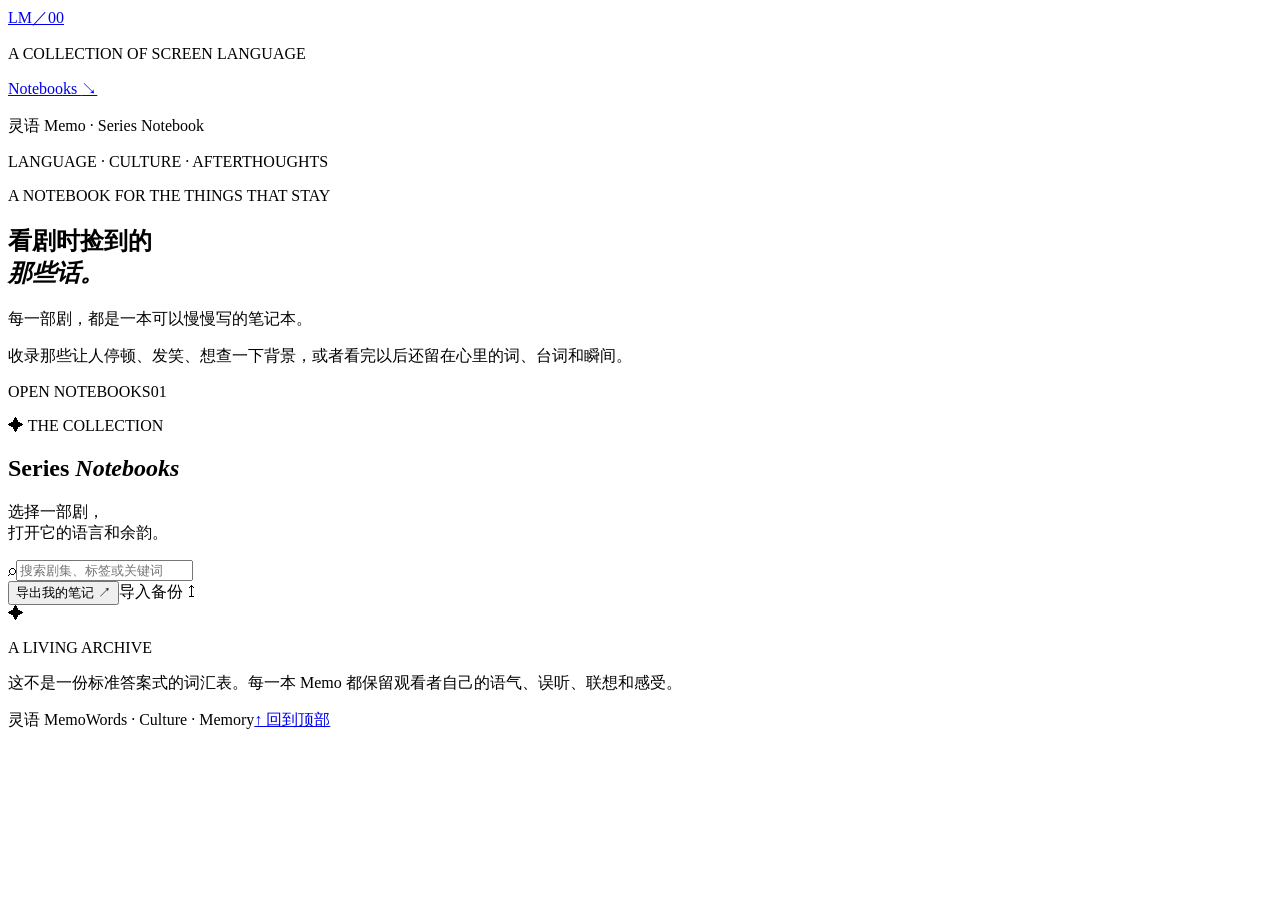
==== index.html @ 97c662dc "Add Lingyu Memo homepage" ====
<!doctype html>
<html lang="zh-CN">
  <head>
    <meta charset="UTF-8" />
    <meta name="viewport" content="width=device-width, initial-scale=1.0" />
    <meta name="description" content="灵语 Memo：一个收纳剧集语言、文化背景和个人感想的剧集笔记本。" />
    <link rel="icon" type="image/svg+xml" href="data:image/svg+xml,%3Csvg xmlns='http://www.w3.org/2000/svg' viewBox='0 0 64 64'%3E%3Crect width='64' height='64' rx='14' fill='%2343304b'/%3E%3Ctext x='32' y='44' text-anchor='middle' fill='%23f5f0e7' font-size='34'%3ELM%3C/text%3E%3C/svg%3E" />
    <title>灵语 Memo · Series Notebook</title>
    <link rel="stylesheet" href="style.css" />
  </head>
  <body class="home-page">
    <div class="reading-progress" aria-hidden="true"><span id="progressBar"></span></div>
    <header class="site-header" id="top">
      <div class="header-inner">
        <a class="brand" href="index.html" aria-label="灵语 Memo 首页">LM<span>／</span>00</a>
        <p class="header-note">A COLLECTION OF SCREEN LANGUAGE</p>
        <a class="header-link" href="#collection">Notebooks <span>↘</span></a>
      </div>
    </header>
    <main>
      <section class="home-intro content-width">
        <div class="home-intro-top"><p class="cover-kicker"><span class="eyebrow-dot"></span> 灵语 Memo · Series Notebook</p><p class="home-date">LANGUAGE · CULTURE · AFTERTHOUGHTS</p></div>
        <div class="home-intro-grid">
          <div><p class="series-label">A NOTEBOOK FOR THE THINGS THAT STAY</p><h1>看剧时捡到的<br /><em>那些话。</em></h1></div>
          <div class="home-intro-copy"><p>每一部剧，都是一本可以慢慢写的笔记本。</p><p>收录那些让人停顿、发笑、想查一下背景，或者看完以后还留在心里的词、台词和瞬间。</p></div>
        </div>
        <div class="cover-rule"></div>
        <div class="cover-meta"><span>OPEN NOTEBOOKS</span><span id="notebookCount">01</span></div>
      </section>
      <section class="collection content-width" id="collection">
        <div class="collection-heading"><div><p class="section-kicker">✦ THE COLLECTION</p><h2>Series <i>Notebooks</i></h2></div><p class="collection-note">选择一部剧，<br />打开它的语言和余韵。</p></div>
        <div class="collection-tools">
          <label class="search-field"><span>⌕</span><input id="notebookSearch" type="search" placeholder="搜索剧集、标签或关键词" /></label>
          <div class="tool-actions"><button class="text-button" id="exportNotes" type="button">导出我的笔记 ↗</button><label class="text-button file-button" for="importNotes">导入备份 ↥</label><input id="importNotes" type="file" accept="application/json" hidden /></div>
        </div>
        <div class="notebook-grid" id="notebookGrid" aria-live="polite"></div>
        <p class="empty-search" id="emptySearch" hidden>没有找到匹配的笔记本。试试别的关键词。</p>
      </section>
      <section class="home-note content-width"><div class="home-note-mark">✦</div><div><p class="section-kicker">A LIVING ARCHIVE</p><p>这不是一份标准答案式的词汇表。每一本 Memo 都保留观看者自己的语气、误听、联想和感受。</p></div></section>
    </main>
    <footer class="home-footer content-width"><span>灵语 Memo</span><span>Words · Culture · Memory</span><a href="#top">↑ 回到顶部</a></footer>
    <div class="modal-shell" id="notebookModal" hidden>
      <div class="modal-backdrop" data-close-modal></div>
      <section class="entry-modal" role="dialog" aria-modal="true" aria-labelledby="notebookModalTitle">
        <button class="modal-close" type="button" data-close-modal aria-label="关闭">×</button>
        <p class="section-kicker">✦ NEW NOTEBOOK</p><h2 id="notebookModalTitle">给下一部剧<br /><em>留一页。</em></h2>
        <p class="modal-intro">先写下剧名和你对它的第一印象，之后可以在详情页一点点添加学习卡。</p>
        <form id="notebookForm" class="memo-form">
          <label>剧集英文名<input name="title" required placeholder="例如：Atlanta" /></label>
          <label>中文名（可选）<input name="chineseTitle" placeholder="例如：《亚特兰大》" /></label>
          <label>一句话介绍<textarea name="description" rows="2" placeholder="我为什么想记录这部剧……"></textarea></label>
          <div class="form-columns"><label>观看状态<select name="status"><option>First Watch</option><option>Rewatch</option><option>In progress</option></select></label><label>主色调<select name="accent"><option value="purple">紫色</option><option value="orange">橙色</option></select></label></div>
          <div class="form-actions"><button class="primary-button" name="createMode" value="normal" type="submit">创建笔记本 <span>↗</span></button><button class="import-button" name="createMode" value="import" type="submit">创建并导入 AI 笔记</button><button class="text-button" type="button" data-close-modal>先不创建</button></div>
        </form>
      </section>
    </div>
    <script src="notebooks.js"></script>
    <script src="app.js"></script>
  </body>
</html>
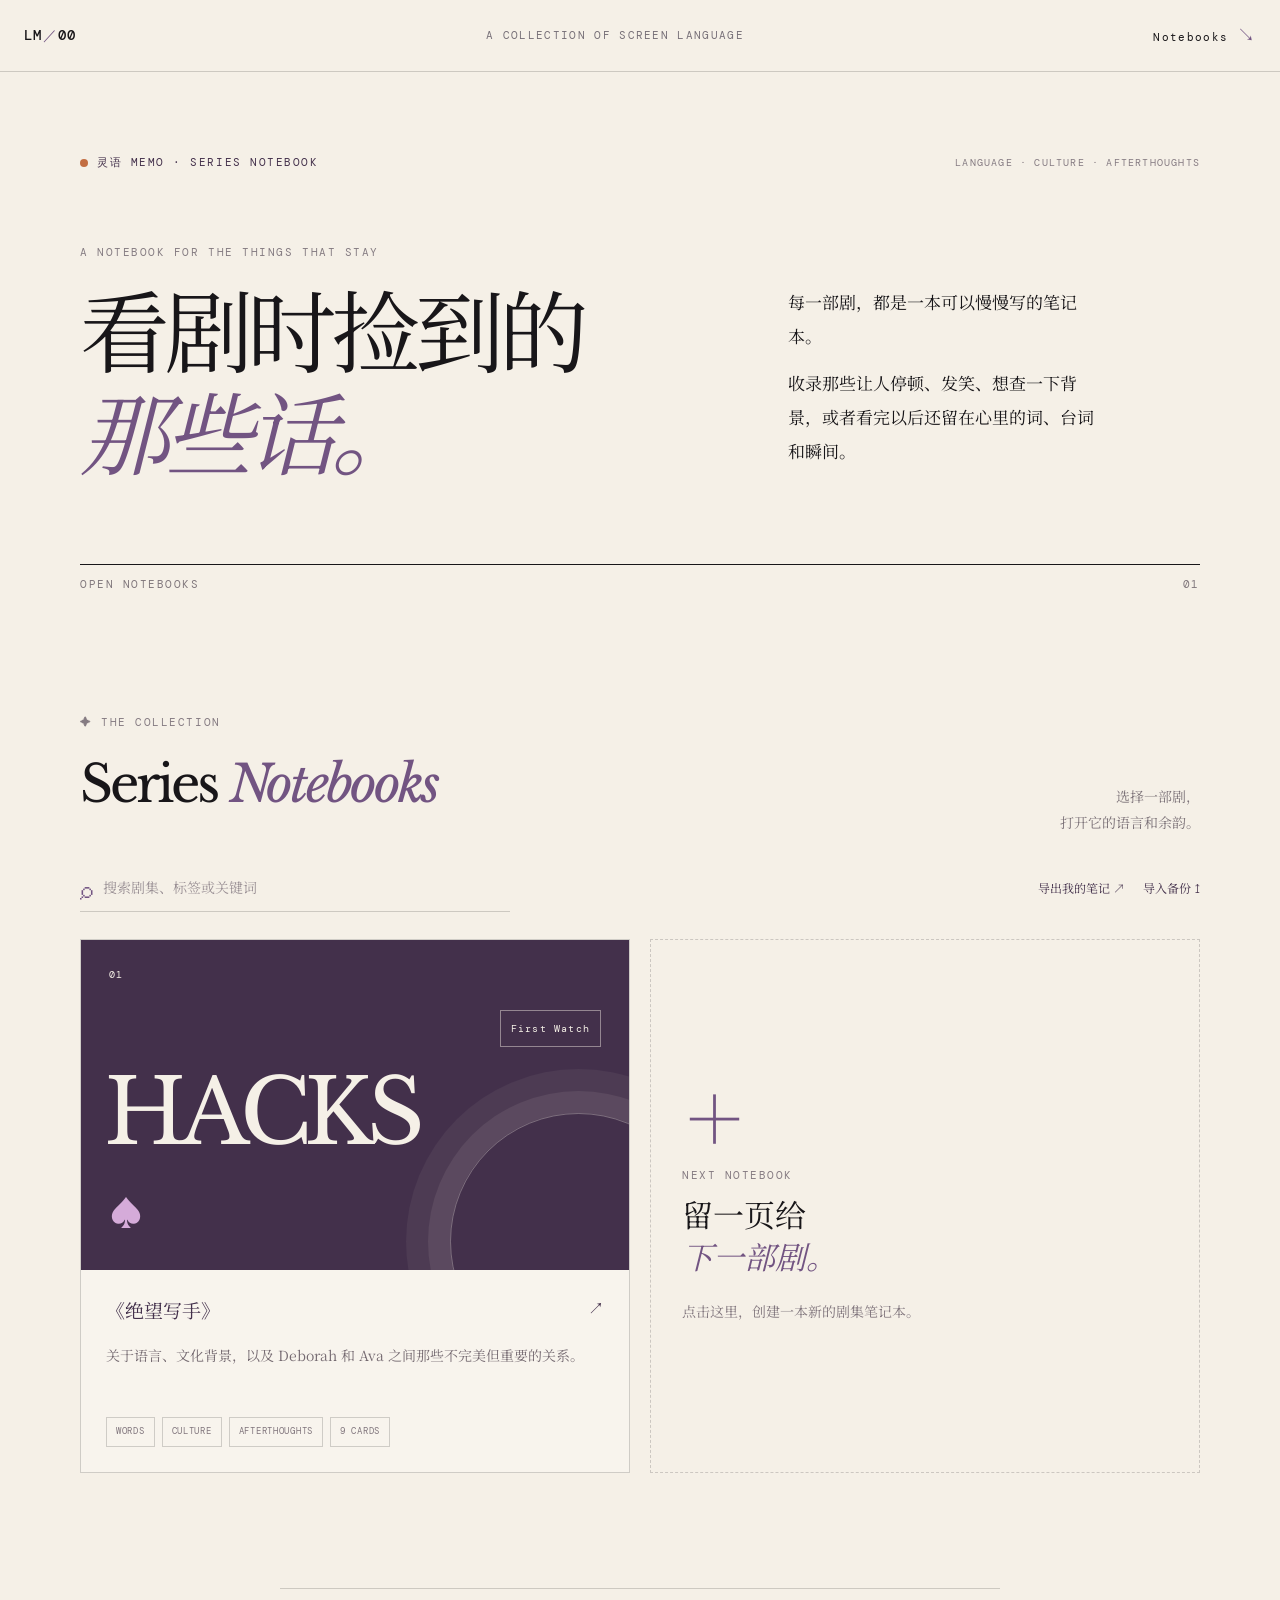
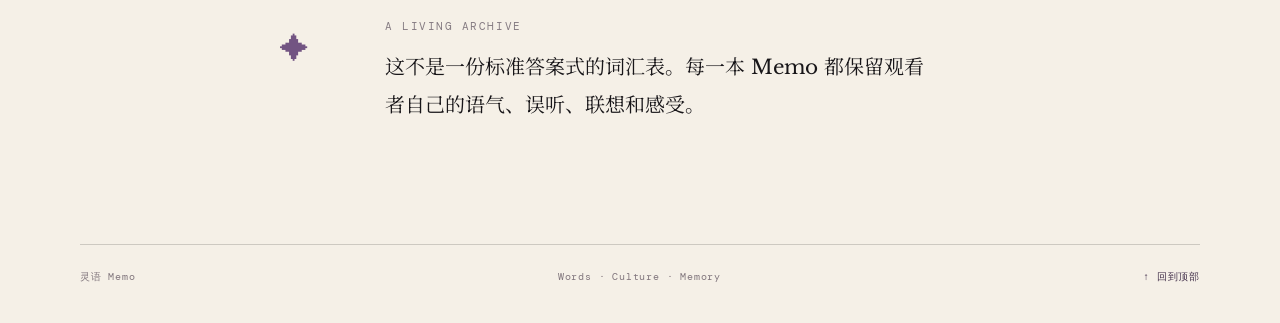
==== commit 977e0c9d: "Add files via upload Replace simplified version with original website." ====
--- a/index.html
+++ b/index.html
@@ -10,6 +10,7 @@
   </head>
   <body class="home-page">
     <div class="reading-progress" aria-hidden="true"><span id="progressBar"></span></div>
+
     <header class="site-header" id="top">
       <div class="header-inner">
         <a class="brand" href="index.html" aria-label="灵语 Memo 首页">LM<span>／</span>00</a>
@@ -17,6 +18,7 @@
         <a class="header-link" href="#collection">Notebooks <span>↘</span></a>
       </div>
     </header>
+
     <main>
       <section class="home-intro content-width">
         <div class="home-intro-top"><p class="cover-kicker"><span class="eyebrow-dot"></span> 灵语 Memo · Series Notebook</p><p class="home-date">LANGUAGE · CULTURE · AFTERTHOUGHTS</p></div>
@@ -27,6 +29,7 @@
         <div class="cover-rule"></div>
         <div class="cover-meta"><span>OPEN NOTEBOOKS</span><span id="notebookCount">01</span></div>
       </section>
+
       <section class="collection content-width" id="collection">
         <div class="collection-heading"><div><p class="section-kicker">✦ THE COLLECTION</p><h2>Series <i>Notebooks</i></h2></div><p class="collection-note">选择一部剧，<br />打开它的语言和余韵。</p></div>
         <div class="collection-tools">
@@ -36,24 +39,36 @@
         <div class="notebook-grid" id="notebookGrid" aria-live="polite"></div>
         <p class="empty-search" id="emptySearch" hidden>没有找到匹配的笔记本。试试别的关键词。</p>
       </section>
-      <section class="home-note content-width"><div class="home-note-mark">✦</div><div><p class="section-kicker">A LIVING ARCHIVE</p><p>这不是一份标准答案式的词汇表。每一本 Memo 都保留观看者自己的语气、误听、联想和感受。</p></div></section>
+
+      <section class="home-note content-width">
+        <div class="home-note-mark">✦</div>
+        <div><p class="section-kicker">A LIVING ARCHIVE</p><p>这不是一份标准答案式的词汇表。每一本 Memo 都保留观看者自己的语气、误听、联想和感受。</p></div>
+      </section>
     </main>
+
     <footer class="home-footer content-width"><span>灵语 Memo</span><span>Words · Culture · Memory</span><a href="#top">↑ 回到顶部</a></footer>
+
     <div class="modal-shell" id="notebookModal" hidden>
       <div class="modal-backdrop" data-close-modal></div>
       <section class="entry-modal" role="dialog" aria-modal="true" aria-labelledby="notebookModalTitle">
         <button class="modal-close" type="button" data-close-modal aria-label="关闭">×</button>
-        <p class="section-kicker">✦ NEW NOTEBOOK</p><h2 id="notebookModalTitle">给下一部剧<br /><em>留一页。</em></h2>
+        <p class="section-kicker">✦ NEW NOTEBOOK</p>
+        <h2 id="notebookModalTitle">给下一部剧<br /><em>留一页。</em></h2>
         <p class="modal-intro">先写下剧名和你对它的第一印象，之后可以在详情页一点点添加学习卡。</p>
         <form id="notebookForm" class="memo-form">
           <label>剧集英文名<input name="title" required placeholder="例如：Atlanta" /></label>
           <label>中文名（可选）<input name="chineseTitle" placeholder="例如：《亚特兰大》" /></label>
           <label>一句话介绍<textarea name="description" rows="2" placeholder="我为什么想记录这部剧……"></textarea></label>
           <div class="form-columns"><label>观看状态<select name="status"><option>First Watch</option><option>Rewatch</option><option>In progress</option></select></label><label>主色调<select name="accent"><option value="purple">紫色</option><option value="orange">橙色</option></select></label></div>
-          <div class="form-actions"><button class="primary-button" name="createMode" value="normal" type="submit">创建笔记本 <span>↗</span></button><button class="import-button" name="createMode" value="import" type="submit">创建并导入 AI 笔记</button><button class="text-button" type="button" data-close-modal>先不创建</button></div>
+          <div class="form-actions">
+            <button class="primary-button" name="createMode" value="normal" type="submit">创建笔记本 <span>↗</span></button>
+            <button class="import-button" name="createMode" value="import" type="submit">创建并导入 AI 笔记</button>
+            <button class="text-button" type="button" data-close-modal>先不创建</button>
+          </div>
         </form>
       </section>
     </div>
+
     <script src="notebooks.js"></script>
     <script src="app.js"></script>
   </body>
--- a/style.css
+++ b/style.css
@@ -0,0 +1,44 @@
+@import url('https://fonts.googleapis.com/css2?family=DM+Mono:wght@400;500&family=Libre+Baskerville:ital,wght@0,400;0,700;1,400;1,700&family=Noto+Serif+SC:wght@400;500;600;700;900&display=swap');
+
+:root { --ink:#181619; --paper:#f5f0e7; --paper-deep:#e9e0d2; --purple:#725482; --purple-dark:#43304b; --orange:#c26d41; --line:rgba(24,22,25,.18); --serif:'Libre Baskerville','Noto Serif SC',serif; --sans:'Noto Serif SC',Georgia,serif; --mono:'DM Mono',monospace; }
+* { box-sizing:border-box; }
+html { scroll-behavior:smooth; }
+body { margin:0; color:var(--ink); background:var(--paper); font-family:var(--sans); font-size:16px; line-height:1.95; }
+::selection { color:var(--paper); background:var(--purple); }
+a { color:inherit; }
+.reading-progress { position:fixed; z-index:20; top:0; left:0; right:0; height:4px; background:transparent; }
+.reading-progress span { display:block; width:0; height:100%; background:var(--purple); transition:width .1s linear; }
+.content-width { width:min(1120px, calc(100% - 48px)); margin-inline:auto; }
+.site-header { border-bottom:1px solid var(--line); }
+.header-inner { width:min(1240px, calc(100% - 48px)); margin:auto; padding:18px 0; display:flex; align-items:center; justify-content:space-between; font-family:var(--mono); font-size:11px; letter-spacing:.12em; }
+.brand { text-decoration:none; font-size:14px; font-weight:500; }.brand span { color:var(--purple); }.header-note { margin:0; color:#777078; }.header-link { text-decoration:none; }.header-link span { color:var(--purple); font-size:18px; }
+.cover { padding:94px 0 28px; min-height:590px; display:flex; flex-direction:column; justify-content:center; }
+.cover-kicker,.section-kicker,.series-label,.cover-meta,.card-tag,.culture-label,.alert-label { font-family:var(--mono); font-size:11px; line-height:1.4; letter-spacing:.14em; text-transform:uppercase; }
+.cover-kicker { display:flex; gap:9px; align-items:center; color:var(--purple-dark); }.eyebrow-dot { width:8px; height:8px; border-radius:50%; background:var(--orange); display:inline-block; }
+.cover-grid { margin:32px 0 55px; display:grid; grid-template-columns:minmax(0, 1fr) 260px; gap:48px; align-items:end; }
+.series-label { color:#857c82; margin:0 0 23px; }.cover h1 { margin:0; font-family:var(--serif); font-size:clamp(58px, 10vw, 128px); line-height:.97; letter-spacing:-.07em; font-weight:400; }.cover h1 em { color:var(--purple); font-style:normal; }.cover h1 span { font-size:.62em; letter-spacing:-.06em; }.subtitle { margin:28px 0 0; font-family:var(--serif); font-size:20px; }.slash { color:var(--purple); padding:0 9px; }
+.cover-aside { border-left:1px solid var(--line); padding-left:28px; color:#716970; font-size:14px; line-height:1.8; }.cover-number { margin:0 0 22px; font-family:var(--serif); font-size:88px; line-height:.8; color:var(--purple); font-style:italic; }.cover-rule { height:1px; background:var(--ink); }.cover-meta { display:flex; justify-content:space-between; margin-top:12px; color:#80777c; }
+.section-nav { display:flex; gap:31px; border-top:1px solid var(--line); border-bottom:1px solid var(--line); padding:15px 0; font-family:var(--mono); font-size:11px; letter-spacing:.08em; }.section-nav a { text-decoration:none; color:#776e74; }.section-nav a:first-child { color:var(--purple-dark); }.section-nav span { margin-left:7px; font-family:var(--sans); font-size:13px; letter-spacing:0; }
+.intro { padding:110px 0 100px; }.narrow-copy { max-width:1120px; }.intro p { max-width:690px; margin:0 0 15px; font-size:19px; line-height:2; }.intro .drop-cap:first-letter { float:left; font-family:var(--serif); font-size:84px; line-height:.74; color:var(--purple); padding:10px 11px 0 0; }
+.memo-section { padding:70px 0 120px; }.section-heading { display:grid; grid-template-columns:80px 1fr; gap:24px; align-items:start; margin-bottom:47px; }.section-index { color:var(--purple); font-family:var(--mono); font-size:12px; letter-spacing:.08em; padding-top:10px; }.section-heading h2 { margin:4px 0 0; font-family:var(--serif); font-size:clamp(30px, 4vw, 52px); line-height:1.2; letter-spacing:-.04em; font-weight:400; }.section-heading h2 i { color:var(--purple); font-weight:400; }.section-kicker { margin:0; color:#857b82; }
+.word-grid { display:grid; grid-template-columns:repeat(2,minmax(0,1fr)); gap:20px; }.memo-card { position:relative; padding:28px 30px 31px; border:1px solid var(--line); background:rgba(255,255,255,.23); min-height:270px; }.memo-card h3 { margin:14px 0 15px; font-family:var(--serif); font-size:27px; line-height:1.3; font-weight:700; letter-spacing:-.04em; }.memo-card p { margin:10px 0; }.card-top { display:flex; justify-content:space-between; align-items:center; }.card-tag { color:#8e8186; font-size:10px; }.card-mark { font-family:var(--mono); font-size:11px; color:var(--purple); }.memo-card blockquote { margin:17px 0; padding:4px 0 4px 16px; border-left:2px solid var(--purple); font-family:var(--serif); font-size:14px; line-height:1.9; font-style:italic; }.memo-card strong { font-weight:700; }.memo-card i { font-family:var(--serif); }.examples { color:var(--purple-dark); padding-left:16px; border-left:1px solid var(--line); }.translation { color:var(--purple-dark); font-weight:600; }.emoji { font-family:initial; font-size:.75em; }.pull-quote { color:var(--purple-dark); font-family:var(--serif); font-size:18px; }.small-note,.muted-note { color:#7d7379; font-size:14px; }.dark-card { color:var(--paper); background:var(--purple-dark); border-color:var(--purple-dark); }.dark-card .card-tag,.dark-card .card-mark,.dark-card .muted-note { color:#c6adcc; }.dark-card blockquote { border-color:#c89bd4; }.warning-card { background:#f2e4d5; border-color:#dfc8b7; }.warning-card h3 { color:#9f512f; }.accent-card { background:#e9e0ef; border-color:#ccb9d4; }.accent-card h3 { color:var(--purple-dark); }.wide-card { grid-column:span 2; }.wide-card-content { display:grid; grid-template-columns:1fr 1.25fr; gap:50px; }.wide-card-content h3 { margin-top:12px; }.formula { color:var(--purple-dark); font-family:var(--serif); font-size:18px; font-weight:700; }.formula span { font-size:14px; font-weight:400; }.league-card { background:#ede7dd; }.alert-label { color:#a85336; margin-top:20px; }
+.culture-list { border-top:1px solid var(--line); }.culture-entry { position:relative; display:grid; grid-template-columns:190px 1fr; gap:54px; padding:48px 0; border-bottom:1px solid var(--line); }.culture-label { color:#8c8086; display:flex; justify-content:space-between; align-items:flex-start; gap:20px; }.culture-label span:first-child { color:var(--purple); }.culture-entry h3 { margin:0 0 20px; font-family:var(--serif); font-size:31px; line-height:1.4; }.culture-entry h3 small { display:block; margin-top:4px; color:#887d83; font-family:var(--sans); font-size:15px; font-weight:400; }.culture-entry blockquote { margin:0 0 24px; padding:13px 20px; background:rgba(114,84,130,.08); font-family:var(--serif); font-style:italic; }.culture-entry p { margin:11px 0; }.signature { font-size:22px; color:var(--purple-dark); }
+.curated-card-actions { display:flex; gap:14px; margin-top:22px; padding-top:10px; border-top:1px solid rgba(24,22,25,.12); }.memo-card .curated-card-actions { position:absolute; right:22px; bottom:11px; margin:0; padding:0; border-top:0; }.curated-card-actions button { padding:0; border:0; color:#887c83; background:none; cursor:pointer; font:inherit; font-size:11px; }.curated-card-actions button:hover { color:var(--orange); }.dark-card .curated-card-actions { border-color:rgba(245,240,231,.2); }.dark-card .curated-card-actions button { color:#d8bfdc; }.is-editing { outline:2px solid var(--purple); outline-offset:3px; }.curated-reset-button { display:block; margin-top:11px; color:#887c83; font-size:11px; }
+.culture-entry .curated-card-actions { grid-column:2; justify-content:flex-end; }
+.line-section { padding-top:110px; }.hero-line { margin:58px 0 34px; padding:48px clamp(25px,7vw,90px); background:var(--purple-dark); color:#f8f1e8; font-family:var(--serif); font-size:clamp(25px,4vw,54px); line-height:1.6; letter-spacing:-.04em; }.hero-line p { margin:0; }.hero-line p:nth-child(2) { color:#d4abd9; }.line-translation { margin:0 auto 75px; max-width:750px; text-align:center; color:var(--purple-dark); font-family:var(--serif); font-size:21px; }.line-body { display:grid; grid-template-columns:260px 1fr; gap:65px; align-items:start; max-width:850px; margin:auto; }.line-word { border-top:2px solid var(--purple); padding-top:19px; display:flex; flex-direction:column; }.line-word span { font-family:var(--serif); font-size:36px; font-style:italic; color:var(--purple-dark); }.line-word small { font-family:var(--mono); color:#877b82; text-transform:uppercase; letter-spacing:.15em; }.line-word strong { margin-top:25px; color:var(--purple-dark); }.line-body p { margin:0 0 17px; }
+.my-hacks { display:grid; grid-template-columns:minmax(260px,.8fr) minmax(0,1.2fr); gap:90px; padding:120px 0 130px; border-top:1px solid var(--line); }.my-hacks-heading { position:relative; }.my-hacks-heading .section-index { display:block; }.my-hacks-heading h2 { margin:48px 0 0; font-family:var(--serif); font-size:clamp(40px,5vw,70px); line-height:1.27; letter-spacing:-.06em; font-weight:400; }.my-hacks-heading h2 em { color:var(--purple); font-style:italic; }.my-hacks-copy { padding-top:37px; }.my-hacks-copy p { margin:0 0 20px; }.big-quote { color:var(--purple-dark); font-family:var(--serif); font-size:27px; line-height:1.6; }.center-note { margin:50px 0; color:var(--purple-dark); font-family:var(--serif); font-size:23px; line-height:1.8; text-align:center; }
+.end-card { position:relative; border-top:1px solid var(--ink); border-bottom:1px solid var(--ink); padding:72px 0 85px; text-align:center; }.end-card-symbol { color:var(--purple); font-size:60px; line-height:1; }.end-card .section-kicker { margin:28px 0 33px; }.end-line { font-family:var(--serif); font-size:clamp(20px,3vw,34px); line-height:1.75; }.end-line p { margin:0; }.end-line p:nth-child(2) { color:var(--purple); }.end-translation { margin:32px 0; font-size:18px; }.end-credit { color:#796f75; font-family:var(--mono); font-size:11px; letter-spacing:.08em; }.to-be-continued { margin:64px 0 0; color:#81767c; font-size:14px; line-height:1.8; }.back-top { display:inline-block; margin-top:45px; color:var(--purple-dark); font-family:var(--mono); font-size:11px; text-decoration:none; border-bottom:1px solid var(--purple); padding-bottom:4px; }
+@media (max-width:760px) { .content-width,.header-inner { width:min(100% - 32px, 620px); }.site-header { position:relative; }.header-note { display:none; }.cover { padding:65px 0 25px; min-height:520px; }.cover-grid { grid-template-columns:1fr; gap:35px; margin:28px 0 42px; }.cover-aside { border-left:0; border-top:1px solid var(--line); padding:25px 0 0; display:flex; gap:22px; align-items:start; }.cover-number { font-size:58px; margin:0; }.cover-meta { font-size:9px; }.section-nav { gap:14px; overflow:auto; white-space:nowrap; }.section-nav span { display:none; }.intro { padding:74px 0 70px; }.intro p { font-size:17px; }.section-heading { grid-template-columns:39px 1fr; gap:10px; margin-bottom:30px; }.section-heading h2 { font-size:31px; }.memo-section { padding:60px 0 75px; }.word-grid { grid-template-columns:1fr; gap:14px; }.memo-card { padding:24px 21px; }.wide-card { grid-column:span 1; }.wide-card-content { grid-template-columns:1fr; gap:0; }.culture-entry { grid-template-columns:1fr; gap:16px; padding:34px 0; }.culture-entry .curated-card-actions { grid-column:1; justify-content:flex-start; }.culture-label { justify-content:flex-start; gap:25px; }.culture-entry h3 { font-size:26px; }.line-section { padding-top:70px; }.hero-line { margin:35px 0 25px; padding:30px 22px; font-size:24px; }.line-translation { font-size:17px; margin-bottom:55px; }.line-body { grid-template-columns:1fr; gap:33px; }.my-hacks { grid-template-columns:1fr; gap:18px; padding:75px 0 85px; }.my-hacks-heading h2 { margin-top:27px; font-size:42px; }.my-hacks-copy { padding-top:0; }.big-quote { font-size:23px; }.center-note { font-size:20px; margin:38px 0; }.end-card { padding:58px 0 65px; }.end-line { font-size:22px; } }
+
+/* Collection homepage */
+.home-intro { padding:72px 0 34px; }.home-intro-top { display:flex; justify-content:space-between; align-items:center; }.home-date { margin:0; color:#857b82; font-family:var(--mono); font-size:10px; letter-spacing:.12em; }.home-intro-grid { display:grid; grid-template-columns:1.2fr .8fr; gap:90px; align-items:end; padding:64px 0 76px; }.home-intro h1 { margin:0; font-family:var(--serif); font-size:clamp(48px,7vw,92px); font-weight:400; line-height:1.14; letter-spacing:-.07em; }.home-intro h1 em { color:var(--purple); font-style:italic; }.home-intro-copy { max-width:310px; padding-bottom:7px; font-size:17px; line-height:2; }.home-intro-copy p { margin:0 0 13px; }.collection { padding:88px 0 115px; }.collection-heading { display:flex; justify-content:space-between; align-items:end; margin-bottom:45px; }.collection-heading h2 { margin:5px 0 0; font-family:var(--serif); font-size:clamp(32px,4vw,52px); font-weight:400; letter-spacing:-.06em; }.collection-heading h2 i { color:var(--purple); font-weight:400; }.collection-note { margin:0; color:#7c7278; font-size:14px; line-height:1.8; text-align:right; }.notebook-grid { display:grid; grid-template-columns:repeat(2,minmax(0,1fr)); gap:20px; }.notebook-card { display:block; overflow:hidden; color:var(--ink); border:1px solid var(--line); background:rgba(255,255,255,.23); text-decoration:none; transition:transform .25s ease, box-shadow .25s ease; }.notebook-card:hover { transform:translateY(-5px); box-shadow:0 16px 30px rgba(67,48,75,.12); }.notebook-cover { position:relative; min-height:330px; padding:25px 28px; display:flex; flex-direction:column; justify-content:space-between; color:var(--paper); background:var(--purple-dark); overflow:hidden; }.notebook-cover::after { content:''; position:absolute; width:255px; height:255px; right:-78px; bottom:-100px; border:1px solid rgba(245,240,231,.32); border-radius:50%; box-shadow:0 0 0 22px rgba(245,240,231,.08),0 0 0 44px rgba(245,240,231,.05); }.notebook-card.orange .notebook-cover { background:#9f512f; }.notebook-number,.notebook-stamp { position:relative; z-index:1; font-family:var(--mono); font-size:10px; letter-spacing:.12em; }.notebook-stamp { align-self:flex-end; padding:8px 10px; border:1px solid rgba(245,240,231,.45); }.notebook-cover strong { position:relative; z-index:1; margin-left:-5px; font-family:var(--serif); font-size:clamp(48px,7vw,92px); line-height:.9; font-weight:400; letter-spacing:-.08em; }.notebook-symbol { position:relative; z-index:1; font-size:34px; color:#d5abd9; }.notebook-info { padding:23px 25px 25px; }.notebook-info-top { display:flex; justify-content:space-between; color:var(--purple-dark); font-family:var(--serif); font-size:19px; }.notebook-info-top span:last-child { font-family:var(--mono); font-size:16px; }.notebook-info p { min-height:53px; margin:13px 0 21px; color:#756a71; font-size:14px; line-height:1.8; }.notebook-tags { display:flex; flex-wrap:wrap; gap:7px; }.notebook-tags span { padding:5px 9px; border:1px solid var(--line); color:#81767d; font-family:var(--mono); font-size:9px; letter-spacing:.08em; text-transform:uppercase; }.add-notebook-card { min-height:500px; padding:31px; display:flex; flex-direction:column; justify-content:center; align-items:flex-start; border-style:dashed; background:transparent; }.add-notebook-card:hover { transform:none; box-shadow:none; border-color:var(--purple); }.add-symbol { margin-bottom:45px; color:var(--purple); font-family:var(--serif); font-size:65px; font-weight:300; line-height:1; }.add-notebook-card h3 { margin:13px 0 18px; font-family:var(--serif); font-size:31px; line-height:1.35; font-weight:400; }.add-notebook-card h3 em { color:var(--purple); }.add-notebook-card > p:last-child { max-width:270px; margin:0; color:#81767d; font-size:14px; line-height:1.9; }.home-note { display:grid; grid-template-columns:80px 1fr; gap:25px; max-width:720px; margin-bottom:120px; padding-top:30px; border-top:1px solid var(--line); }.home-note-mark { color:var(--purple); font-size:29px; }.home-note p:last-child { max-width:550px; margin:14px 0 0; font-family:var(--serif); font-size:20px; line-height:1.9; }.home-footer { display:flex; justify-content:space-between; padding:22px 0 36px; border-top:1px solid var(--line); color:#81767d; font-family:var(--mono); font-size:10px; letter-spacing:.08em; }.home-footer a { color:var(--purple-dark); text-decoration:none; }
+@media (max-width:760px) { .home-intro { padding-top:54px; }.home-intro-top { align-items:flex-start; }.home-date { display:none; }.home-intro-grid { grid-template-columns:1fr; gap:36px; padding:50px 0 52px; }.home-intro h1 { font-size:53px; }.home-intro-copy { max-width:100%; font-size:16px; }.collection { padding:64px 0 80px; }.collection-heading { align-items:start; gap:20px; }.collection-note { font-size:12px; }.notebook-grid { grid-template-columns:1fr; }.notebook-cover { min-height:290px; }.notebook-cover strong { font-size:67px; }.add-notebook-card { min-height:330px; }.add-symbol { margin-bottom:25px; }.home-note { grid-template-columns:40px 1fr; gap:15px; margin-bottom:80px; }.home-note p:last-child { font-size:17px; }.home-footer { flex-wrap:wrap; gap:14px; } }
+
+/* Local-first notebook interactions */
+.collection-tools { display:flex; justify-content:space-between; gap:20px; align-items:center; margin:-16px 0 27px; }.search-field { display:flex; align-items:center; gap:10px; width:min(430px,100%); border-bottom:1px solid var(--line); color:var(--purple); }.search-field span { font-size:25px; line-height:1; }.search-field input { width:100%; border:0; outline:0; padding:10px 0; color:var(--ink); background:transparent; font:inherit; font-size:14px; }.search-field input::placeholder { color:#9a9095; }.tool-actions { display:flex; align-items:center; gap:18px; }.text-button { padding:0; border:0; color:var(--purple-dark); background:none; cursor:pointer; font:inherit; font-size:12px; text-decoration:none; }.text-button:hover { color:var(--orange); }.file-button { cursor:pointer; }.empty-search { padding:35px; border:1px dashed var(--line); color:#83777e; text-align:center; }.notebook-card.add-notebook-card { width:100%; color:var(--ink); font:inherit; text-align:left; cursor:pointer; }.notebook-card.add-notebook-card > strong { position:relative; z-index:1; margin:13px 0 18px; font-family:var(--serif); font-size:31px; line-height:1.35; font-weight:400; }.notebook-card.add-notebook-card > strong em { color:var(--purple); font-style:italic; }.notebook-card.add-notebook-card > span:last-child { max-width:270px; color:#81767d; font-size:14px; line-height:1.9; }.notebook-card.add-notebook-card .add-symbol { margin-bottom:15px; }
+.modal-shell { position:fixed; z-index:30; inset:0; display:grid; place-items:center; padding:20px; }.modal-shell[hidden] { display:none; }.modal-backdrop { position:absolute; inset:0; background:rgba(24,22,25,.58); backdrop-filter:blur(4px); }.entry-modal { position:relative; z-index:1; width:min(560px,100%); max-height:calc(100vh - 40px); overflow:auto; padding:42px 42px 37px; background:var(--paper); box-shadow:0 25px 80px rgba(24,22,25,.25); }.modal-close { position:absolute; top:16px; right:19px; border:0; color:var(--purple-dark); background:none; cursor:pointer; font-family:var(--serif); font-size:29px; line-height:1; }.entry-modal h2 { margin:10px 0 15px; font-family:var(--serif); font-size:39px; line-height:1.18; font-weight:400; letter-spacing:-.06em; }.entry-modal h2 em { color:var(--purple); font-style:italic; }.modal-intro { margin:0 0 23px; color:#756a71; font-size:14px; line-height:1.8; }.memo-form { display:grid; gap:16px; }.memo-form label { display:grid; gap:6px; color:#756a71; font-size:12px; line-height:1.5; }.memo-form input,.memo-form textarea,.memo-form select { width:100%; padding:11px 12px; border:1px solid var(--line); border-radius:0; outline:0; color:var(--ink); background:rgba(255,255,255,.35); font:inherit; font-size:14px; line-height:1.6; }.memo-form textarea { resize:vertical; }.memo-form input:focus,.memo-form textarea:focus,.memo-form select:focus { border-color:var(--purple); box-shadow:0 0 0 2px rgba(114,84,130,.12); }.form-columns { display:grid; grid-template-columns:1fr 1fr; gap:14px; }.form-actions { display:flex; align-items:center; gap:20px; margin-top:6px; }.primary-button { display:inline-flex; align-items:center; justify-content:center; gap:12px; width:max-content; padding:12px 18px; border:1px solid var(--purple-dark); color:var(--paper); background:var(--purple-dark); cursor:pointer; font:inherit; font-size:13px; }.primary-button:hover { background:var(--purple); }.primary-button span { color:#dfbde4; }.danger-button { color:#9b5034; }
+.custom-cover { padding:88px 0 34px; }.custom-cover-meta { display:flex; justify-content:space-between; align-items:center; color:#83777e; font-family:var(--mono); font-size:10px; letter-spacing:.12em; text-transform:uppercase; }.custom-cover h1 { margin:45px 0 0; font-family:var(--serif); font-size:clamp(54px,9vw,116px); font-weight:400; line-height:.98; letter-spacing:-.08em; }.custom-chinese-title { margin:23px 0 0; color:var(--purple-dark); font-family:var(--serif); font-size:20px; }.custom-description { max-width:570px; margin:21px 0 60px; color:#756a71; font-size:16px; line-height:2; }.custom-cover-footer { display:flex; justify-content:space-between; align-items:center; padding-top:14px; border-top:1px solid var(--ink); color:#83777e; font-family:var(--mono); font-size:10px; letter-spacing:.1em; }.note-workspace { padding:82px 0 120px; }.learning-grid { display:grid; grid-template-columns:repeat(2,minmax(0,1fr)); gap:18px; margin-bottom:45px; }.learning-card { position:relative; min-height:270px; padding:25px 27px 45px; border:1px solid var(--line); background:rgba(255,255,255,.24); }.learning-card:nth-child(3n) { background:#e9e0ef; border-color:#ccb9d4; }.learning-card:nth-child(3n+2) { background:#f2e4d5; border-color:#dfc8b7; }.learning-card-top { display:flex; justify-content:space-between; color:#897d84; font-family:var(--mono); font-size:10px; letter-spacing:.1em; }.learning-card h3 { margin:17px 0 14px; color:var(--purple-dark); font-family:var(--serif); font-size:28px; font-style:italic; font-weight:400; line-height:1.3; }.learning-card blockquote { margin:12px 0; padding:2px 0 2px 14px; border-left:2px solid var(--purple); font-family:var(--serif); font-size:14px; font-style:italic; line-height:1.8; }.learning-card p { margin:11px 0; font-size:14px; line-height:1.8; }.learning-reflection { color:var(--purple-dark); font-family:var(--serif); }.learning-actions { position:absolute; right:23px; bottom:15px; display:flex; gap:13px; }.learning-actions button { padding:0; border:0; color:#887c83; background:none; cursor:pointer; font:inherit; font-size:11px; }.learning-actions button:hover { color:var(--orange); }.notes-empty { grid-column:1 / -1; padding:38px; border:1px dashed var(--line); color:#83777e; text-align:center; }.note-editor { display:grid; grid-template-columns:.7fr 1.3fr; gap:55px; padding:39px 0 0; border-top:1px solid var(--line); }.note-editor-heading h3 { margin:12px 0 10px; font-family:var(--serif); font-size:29px; font-weight:400; line-height:1.35; }.note-editor-heading p:last-child { margin:0; color:#83777e; font-size:14px; line-height:1.8; }.personal-hacks-notes { border-top:1px solid var(--line); }.not-found { min-height:55vh; padding:140px 0; }.not-found h1 { margin:20px 0 35px; font-family:var(--serif); font-weight:400; }
+@media (max-width:760px) { .collection-tools { display:grid; gap:15px; margin-top:-5px; }.tool-actions { justify-content:space-between; }.entry-modal { padding:35px 23px 28px; }.entry-modal h2 { font-size:34px; }.form-columns { grid-template-columns:1fr; }.custom-cover { padding:58px 0 30px; }.custom-cover-meta { align-items:flex-start; gap:20px; }.custom-cover h1 { margin-top:40px; font-size:63px; }.custom-description { margin-bottom:42px; }.custom-cover-footer { align-items:flex-start; gap:20px; flex-direction:column; }.note-workspace { padding:60px 0 80px; }.learning-grid { grid-template-columns:1fr; }.learning-card { min-height:245px; padding:22px 21px 45px; }.note-editor { grid-template-columns:1fr; gap:22px; padding-top:30px; }.personal-hacks-notes .section-heading { margin-bottom:35px; } }
+
+/* AI-organized note import */
+.import-button { display:inline-flex; width:max-content; margin-top:20px; padding:9px 12px; border:1px solid var(--purple); color:var(--purple-dark); background:transparent; cursor:pointer; font:inherit; font-size:12px; }.import-button:hover { color:var(--paper); background:var(--purple-dark); }.ai-import-modal { width:min(680px,100%); }.ai-prompt-actions { display:flex; gap:20px; margin-bottom:12px; }.ai-import-input { min-height:190px; padding:14px; border:1px solid var(--line); outline:0; color:var(--ink); background:#fffdf8; font-family:var(--mono); font-size:12px; line-height:1.7; resize:vertical; }.ai-import-input:focus { border-color:var(--purple); box-shadow:0 0 0 2px rgba(114,84,130,.12); }.ai-import-status { min-height:24px; margin:9px 0 12px; color:#83777e; font-size:12px; line-height:1.7; }.ai-preview { max-height:260px; overflow:auto; margin:15px 0; padding:14px; border:1px solid var(--line); background:rgba(114,84,130,.06); }.ai-preview-card { display:grid; grid-template-columns:1fr auto; gap:3px 14px; padding:12px 0; border-bottom:1px solid var(--line); }.ai-preview-card:last-child { border-bottom:0; }.ai-preview-card strong { color:var(--purple-dark); font-family:var(--serif); font-size:17px; }.ai-preview-card span { color:#83777e; font-family:var(--mono); font-size:10px; letter-spacing:.08em; text-transform:uppercase; }.ai-preview-card p { grid-column:1 / -1; margin:3px 0 0; color:#756a71; font-size:13px; }.form-actions button:disabled { cursor:not-allowed; opacity:.38; }
